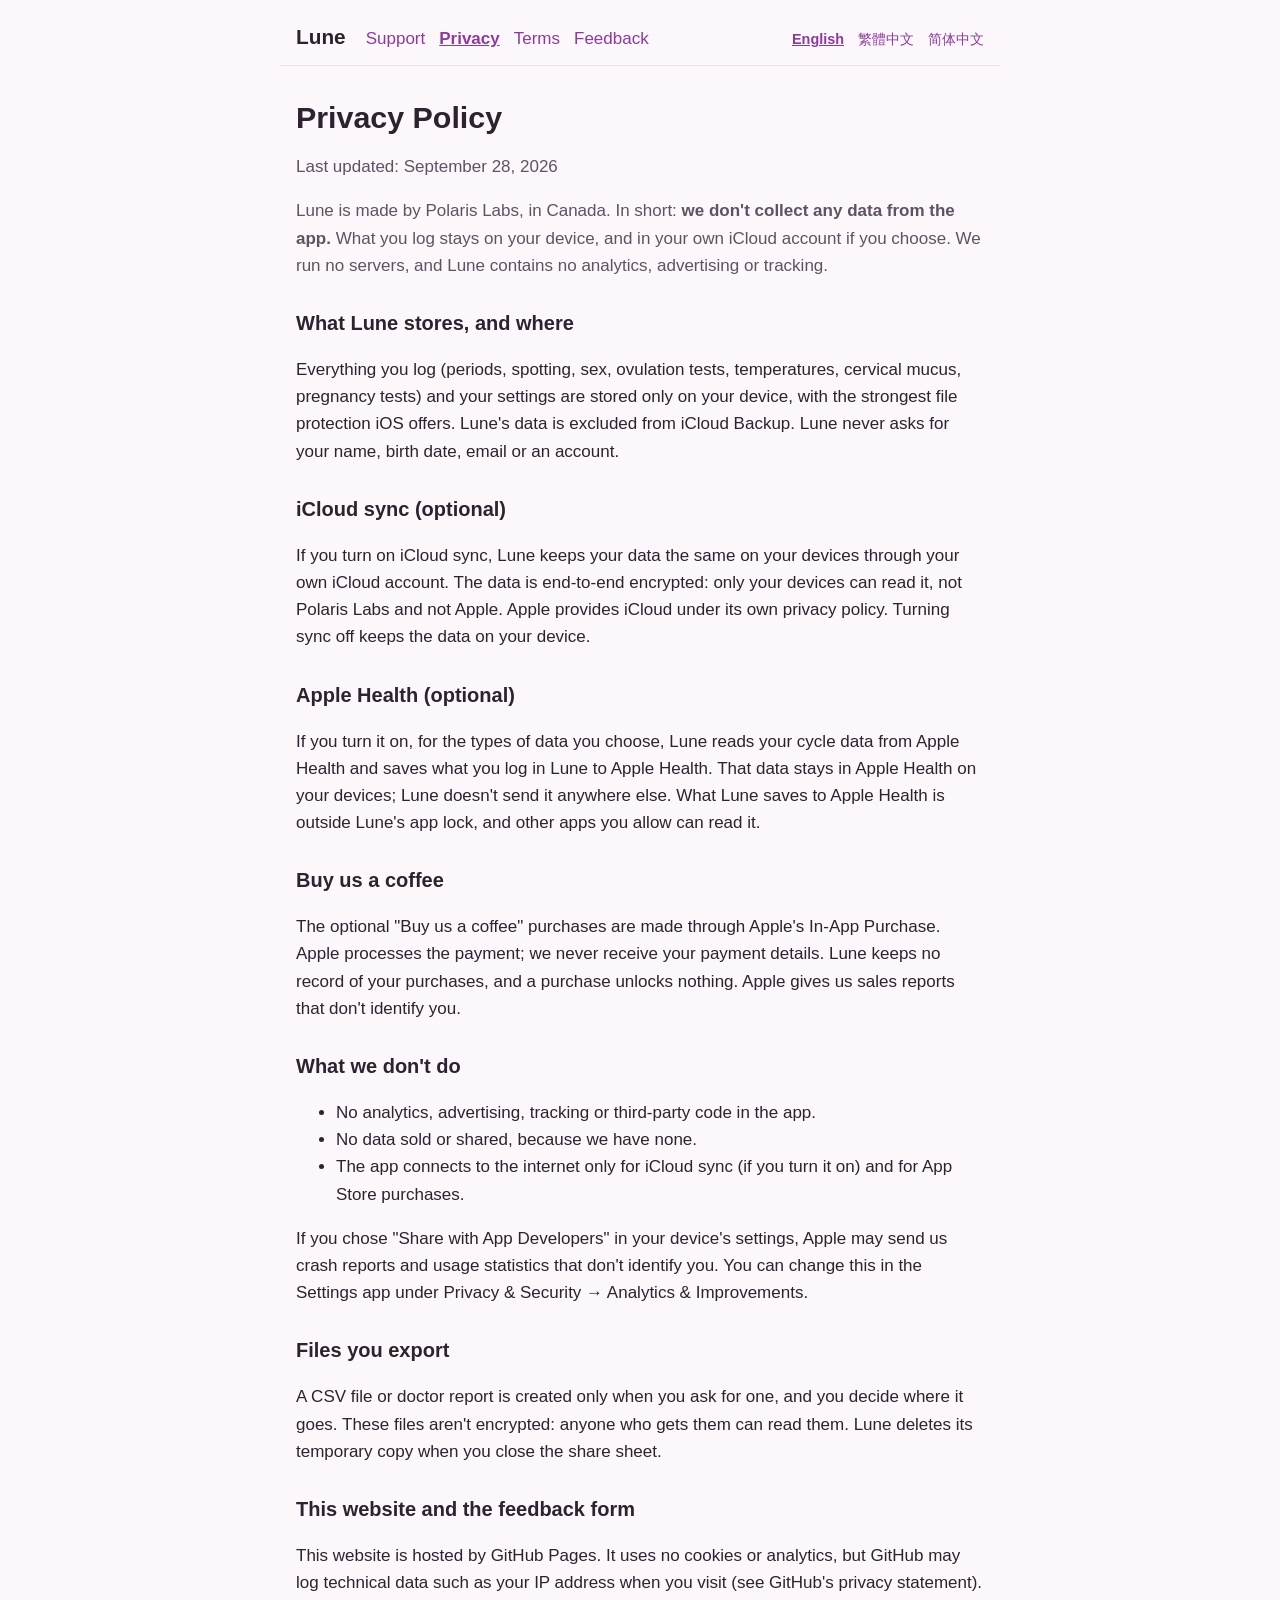
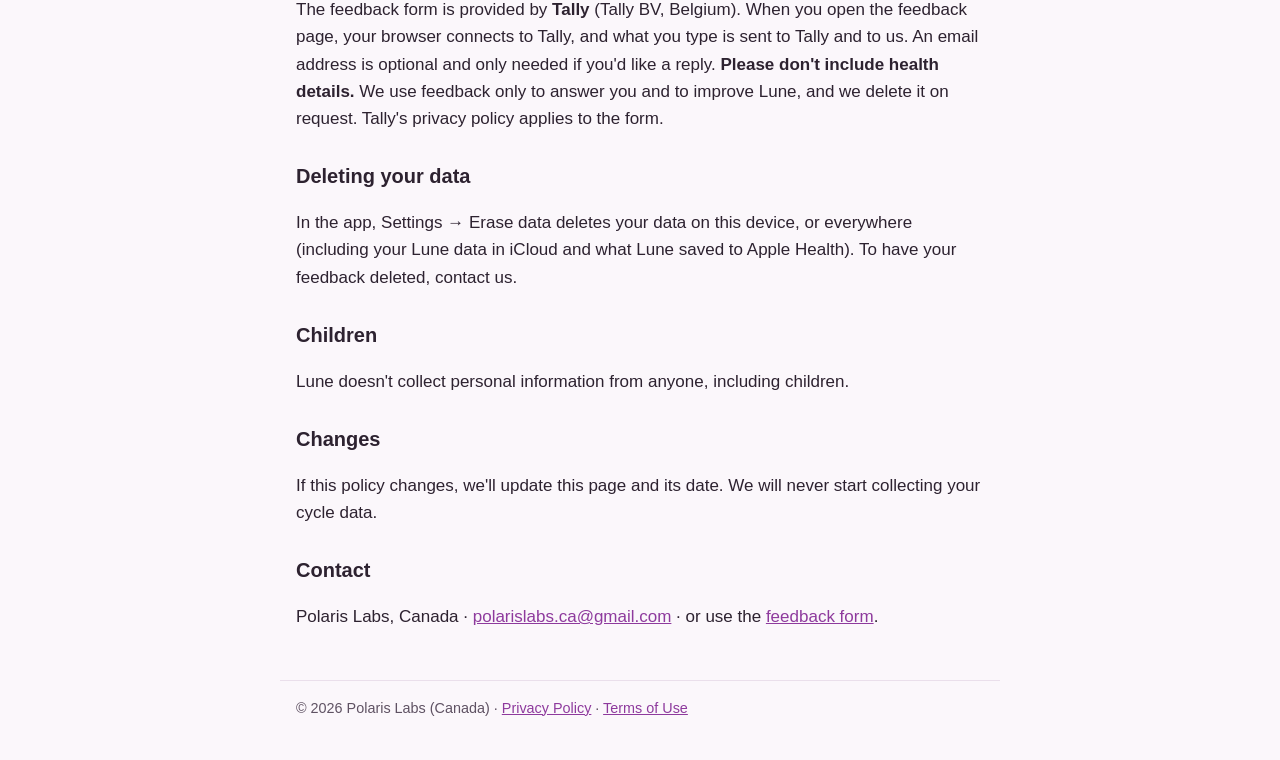
==== privacy/index.html @ 9c9223b4 "Lune support site: English pages, styles, feedback form holder, checks Co-Authored-By: Claude Sonnet" ====
<!DOCTYPE html>
<html lang="en">
<head>
  <meta charset="utf-8" />
  <meta name="viewport" content="width=device-width, initial-scale=1" />
  <meta http-equiv="Content-Security-Policy" content="default-src 'none'; style-src 'self'; img-src 'self'; base-uri 'none'; form-action 'none'" />
  <meta name="referrer" content="no-referrer" />
  <meta name="description" content="Lune's privacy policy: Polaris Labs collects no data from the app." />
  <title>Lune – Privacy Policy</title>
  <link rel="stylesheet" href="../styles.css" />
</head>
<body>
  <header class="site-header">
    <a class="brand" href="../">Lune</a>
    <nav aria-label="Main">
      <a href="../">Support</a>
      <a href="./" aria-current="page">Privacy</a>
      <a href="../terms/">Terms</a>
      <a href="../feedback/">Feedback</a>
    </nav>
    <nav class="languages" aria-label="Language">
      <a href="./" lang="en" hreflang="en" aria-current="true">English</a>
      <a href="../zh-hant/privacy/" lang="zh-Hant" hreflang="zh-Hant">繁體中文</a>
      <a href="../zh-hans/privacy/" lang="zh-Hans" hreflang="zh-Hans">简体中文</a>
    </nav>
  </header>
  <main>
    <h1>Privacy Policy</h1>
    <p class="updated">Last updated: September 28, 2026</p>
    <p class="lead">Lune is made by Polaris Labs, in Canada. In short: <strong>we don't collect any data from the app.</strong> What you log stays on your device, and in your own iCloud account if you choose. We run no servers, and Lune contains no analytics, advertising or tracking.</p>

    <h2>What Lune stores, and where</h2>
    <p>Everything you log (periods, spotting, sex, ovulation tests, temperatures, cervical mucus, pregnancy tests) and your settings are stored only on your device, with the strongest file protection iOS offers. Lune's data is excluded from iCloud Backup. Lune never asks for your name, birth date, email or an account.</p>

    <h2>iCloud sync (optional)</h2>
    <p>If you turn on iCloud sync, Lune keeps your data the same on your devices through your own iCloud account. The data is end-to-end encrypted: only your devices can read it, not Polaris Labs and not Apple. Apple provides iCloud under its own privacy policy. Turning sync off keeps the data on your device.</p>

    <h2>Apple Health (optional)</h2>
    <p>If you turn it on, for the types of data you choose, Lune reads your cycle data from Apple Health and saves what you log in Lune to Apple Health. That data stays in Apple Health on your devices; Lune doesn't send it anywhere else. What Lune saves to Apple Health is outside Lune's app lock, and other apps you allow can read it.</p>

    <h2>Buy us a coffee</h2>
    <p>The optional "Buy us a coffee" purchases are made through Apple's In-App Purchase. Apple processes the payment; we never receive your payment details. Lune keeps no record of your purchases, and a purchase unlocks nothing. Apple gives us sales reports that don't identify you.</p>

    <h2>What we don't do</h2>
    <ul>
      <li>No analytics, advertising, tracking or third-party code in the app.</li>
      <li>No data sold or shared, because we have none.</li>
      <li>The app connects to the internet only for iCloud sync (if you turn it on) and for App Store purchases.</li>
    </ul>
    <p>If you chose "Share with App Developers" in your device's settings, Apple may send us crash reports and usage statistics that don't identify you. You can change this in the Settings app under Privacy &amp; Security → Analytics &amp; Improvements.</p>

    <h2>Files you export</h2>
    <p>A CSV file or doctor report is created only when you ask for one, and you decide where it goes. These files aren't encrypted: anyone who gets them can read them. Lune deletes its temporary copy when you close the share sheet.</p>

    <h2>This website and the feedback form</h2>
    <p>This website is hosted by GitHub Pages. It uses no cookies or analytics, but GitHub may log technical data such as your IP address when you visit (see GitHub's privacy statement). The feedback form is provided by <strong>Tally</strong> (Tally BV, Belgium). When you open the feedback page, your browser connects to Tally, and what you type is sent to Tally and to us. An email address is optional and only needed if you'd like a reply. <strong>Please don't include health details.</strong> We use feedback only to answer you and to improve Lune, and we delete it on request. Tally's privacy policy applies to the form.</p>

    <h2>Deleting your data</h2>
    <p>In the app, Settings → Erase data deletes your data on this device, or everywhere (including your Lune data in iCloud and what Lune saved to Apple Health). To have your feedback deleted, contact us.</p>

    <h2>Children</h2>
    <p>Lune doesn't collect personal information from anyone, including children.</p>

    <h2>Changes</h2>
    <p>If this policy changes, we'll update this page and its date. We will never start collecting your cycle data.</p>

    <h2>Contact</h2>
    <p>Polaris Labs, Canada · <a href="mailto:polarislabs.ca@gmail.com">polarislabs.ca@gmail.com</a> · or use the <a href="../feedback/">feedback form</a>.</p>
  </main>
  <footer class="site-footer">© 2026 Polaris Labs (Canada) · <a href="./">Privacy Policy</a> · <a href="../terms/">Terms of Use</a></footer>
</body>
</html>
---- styles.css ----
/* Lune support site. System fonts only: no web fonts, no external requests. */
:root {
  --surface: #fbf7fb;
  --raised: #ffffff;
  --text: #2d2230;
  --text-secondary: #5f5263;
  --accent: #8e3a9d;
  --border: #eadfeb;
  --notice: #fff6e0;
  --notice-border: #e9c46a;
  color-scheme: light dark;
}

@media (prefers-color-scheme: dark) {
  :root {
    --surface: #17121a;
    --raised: #221b26;
    --text: #f3ecf5;
    --text-secondary: #bfb2c4;
    --accent: #d596e2;
    --border: #3a2f3f;
    --notice: #3a3020;
    --notice-border: #a8883a;
  }
}

* { box-sizing: border-box; }

body {
  margin: 0;
  background: var(--surface);
  color: var(--text);
  font: 17px/1.6 -apple-system, BlinkMacSystemFont, "Segoe UI", "PingFang TC", "PingFang SC",
    "Hiragino Sans", "Noto Sans CJK TC", "Noto Sans CJK SC", "Microsoft JhengHei", "Microsoft YaHei", sans-serif;
  -webkit-text-size-adjust: 100%;
}

a { color: var(--accent); }

.site-header, main, .site-footer {
  max-width: 720px;
  margin: 0 auto;
  padding: 0 16px;
}

.site-header {
  display: flex;
  flex-wrap: wrap;
  align-items: baseline;
  gap: 8px 20px;
  padding-top: 20px;
  padding-bottom: 12px;
  border-bottom: 1px solid var(--border);
}

.brand {
  font-weight: 700;
  font-size: 1.3rem;
  color: var(--text);
  text-decoration: none;
}

.site-header nav { display: flex; flex-wrap: wrap; gap: 4px 14px; }
.site-header nav a { text-decoration: none; }
.site-header nav a[aria-current] { font-weight: 600; text-decoration: underline; }
.languages { margin-left: auto; font-size: 0.9rem; }

main { padding-top: 8px; padding-bottom: 32px; }
h1 { font-size: 1.9rem; line-height: 1.25; margin: 24px 0 8px; }
h2 { font-size: 1.25rem; margin: 28px 0 8px; }
.updated, .lead { color: var(--text-secondary); }

.card {
  background: var(--raised);
  border: 1px solid var(--border);
  border-radius: 14px;
  padding: 4px 18px;
  margin: 16px 0;
}

.draft-notice, .no-health-details, .form-pending {
  background: var(--notice);
  border: 1px solid var(--notice-border);
  border-radius: 12px;
  padding: 12px 16px;
  margin: 16px 0;
}

details { margin: 10px 0; }
summary { cursor: pointer; font-weight: 600; }

#feedback-form iframe { display: block; width: 100%; border: 0; min-height: 520px; }

.site-footer {
  padding-top: 16px;
  padding-bottom: 40px;
  border-top: 1px solid var(--border);
  color: var(--text-secondary);
  font-size: 0.9rem;
}
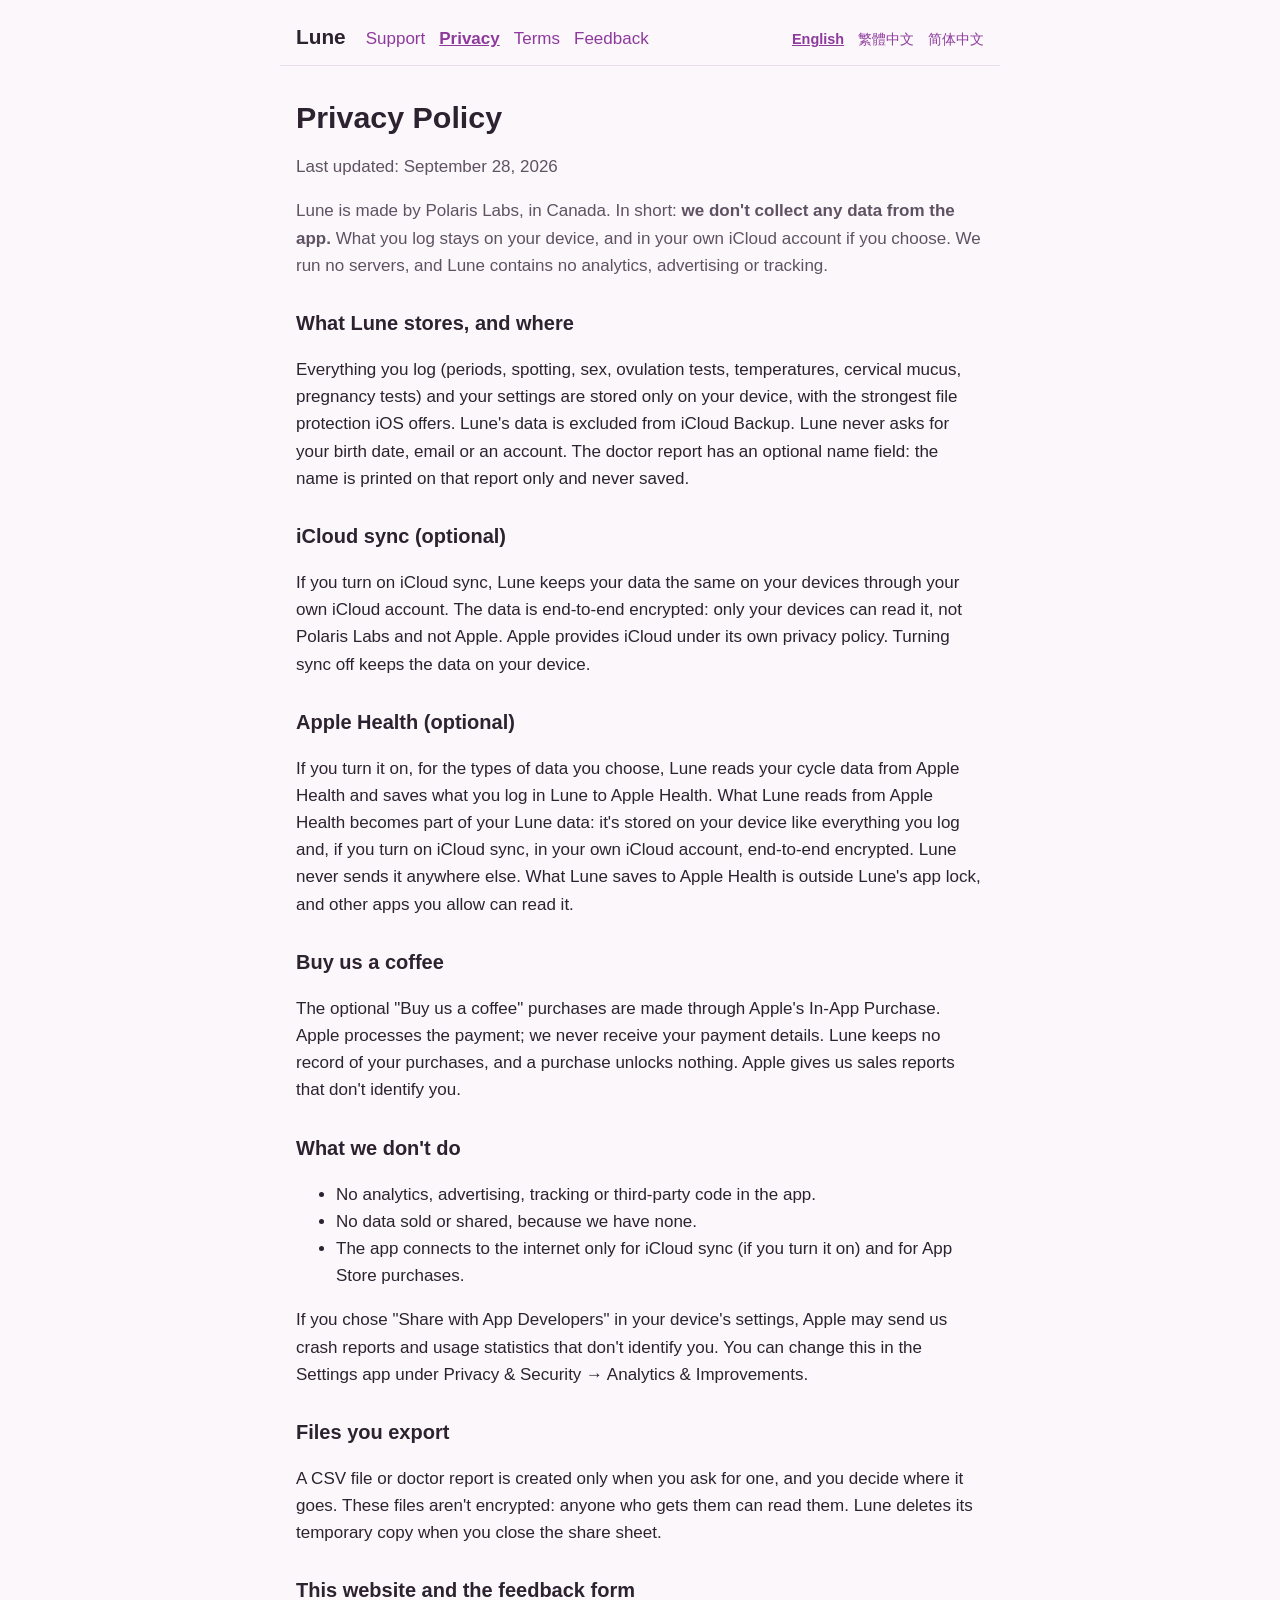
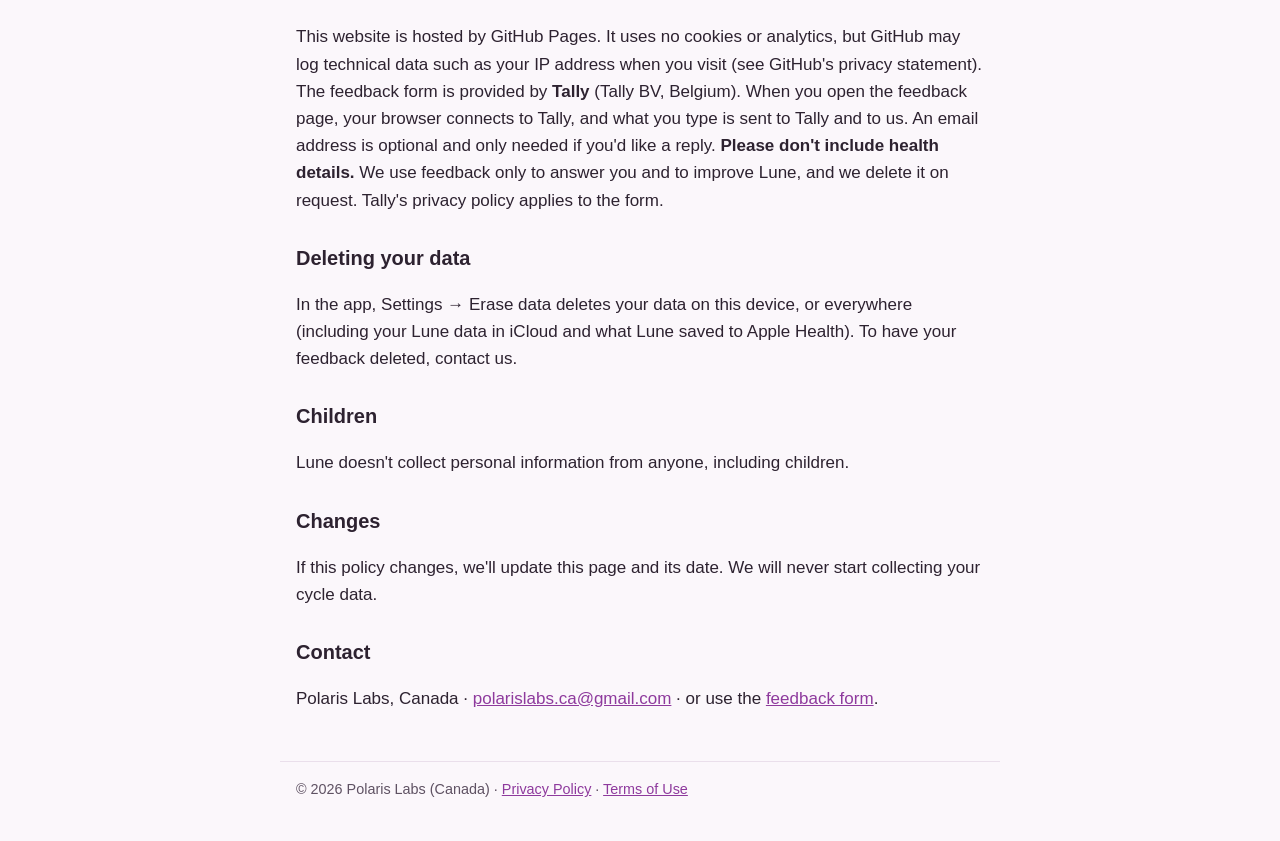
==== commit df2d1029: "Privacy policy: the doctor report's optional name; Health data follows Lune's own storage and sync T" ====
--- a/privacy/index.html
+++ b/privacy/index.html
@@ -30,13 +30,13 @@
     <p class="lead">Lune is made by Polaris Labs, in Canada. In short: <strong>we don't collect any data from the app.</strong> What you log stays on your device, and in your own iCloud account if you choose. We run no servers, and Lune contains no analytics, advertising or tracking.</p>
 
     <h2>What Lune stores, and where</h2>
-    <p>Everything you log (periods, spotting, sex, ovulation tests, temperatures, cervical mucus, pregnancy tests) and your settings are stored only on your device, with the strongest file protection iOS offers. Lune's data is excluded from iCloud Backup. Lune never asks for your name, birth date, email or an account.</p>
+    <p>Everything you log (periods, spotting, sex, ovulation tests, temperatures, cervical mucus, pregnancy tests) and your settings are stored only on your device, with the strongest file protection iOS offers. Lune's data is excluded from iCloud Backup. Lune never asks for your birth date, email or an account. The doctor report has an optional name field: the name is printed on that report only and never saved.</p>
 
     <h2>iCloud sync (optional)</h2>
     <p>If you turn on iCloud sync, Lune keeps your data the same on your devices through your own iCloud account. The data is end-to-end encrypted: only your devices can read it, not Polaris Labs and not Apple. Apple provides iCloud under its own privacy policy. Turning sync off keeps the data on your device.</p>
 
     <h2>Apple Health (optional)</h2>
-    <p>If you turn it on, for the types of data you choose, Lune reads your cycle data from Apple Health and saves what you log in Lune to Apple Health. That data stays in Apple Health on your devices; Lune doesn't send it anywhere else. What Lune saves to Apple Health is outside Lune's app lock, and other apps you allow can read it.</p>
+    <p>If you turn it on, for the types of data you choose, Lune reads your cycle data from Apple Health and saves what you log in Lune to Apple Health. What Lune reads from Apple Health becomes part of your Lune data: it's stored on your device like everything you log and, if you turn on iCloud sync, in your own iCloud account, end-to-end encrypted. Lune never sends it anywhere else. What Lune saves to Apple Health is outside Lune's app lock, and other apps you allow can read it.</p>
 
     <h2>Buy us a coffee</h2>
     <p>The optional "Buy us a coffee" purchases are made through Apple's In-App Purchase. Apple processes the payment; we never receive your payment details. Lune keeps no record of your purchases, and a purchase unlocks nothing. Apple gives us sales reports that don't identify you.</p>
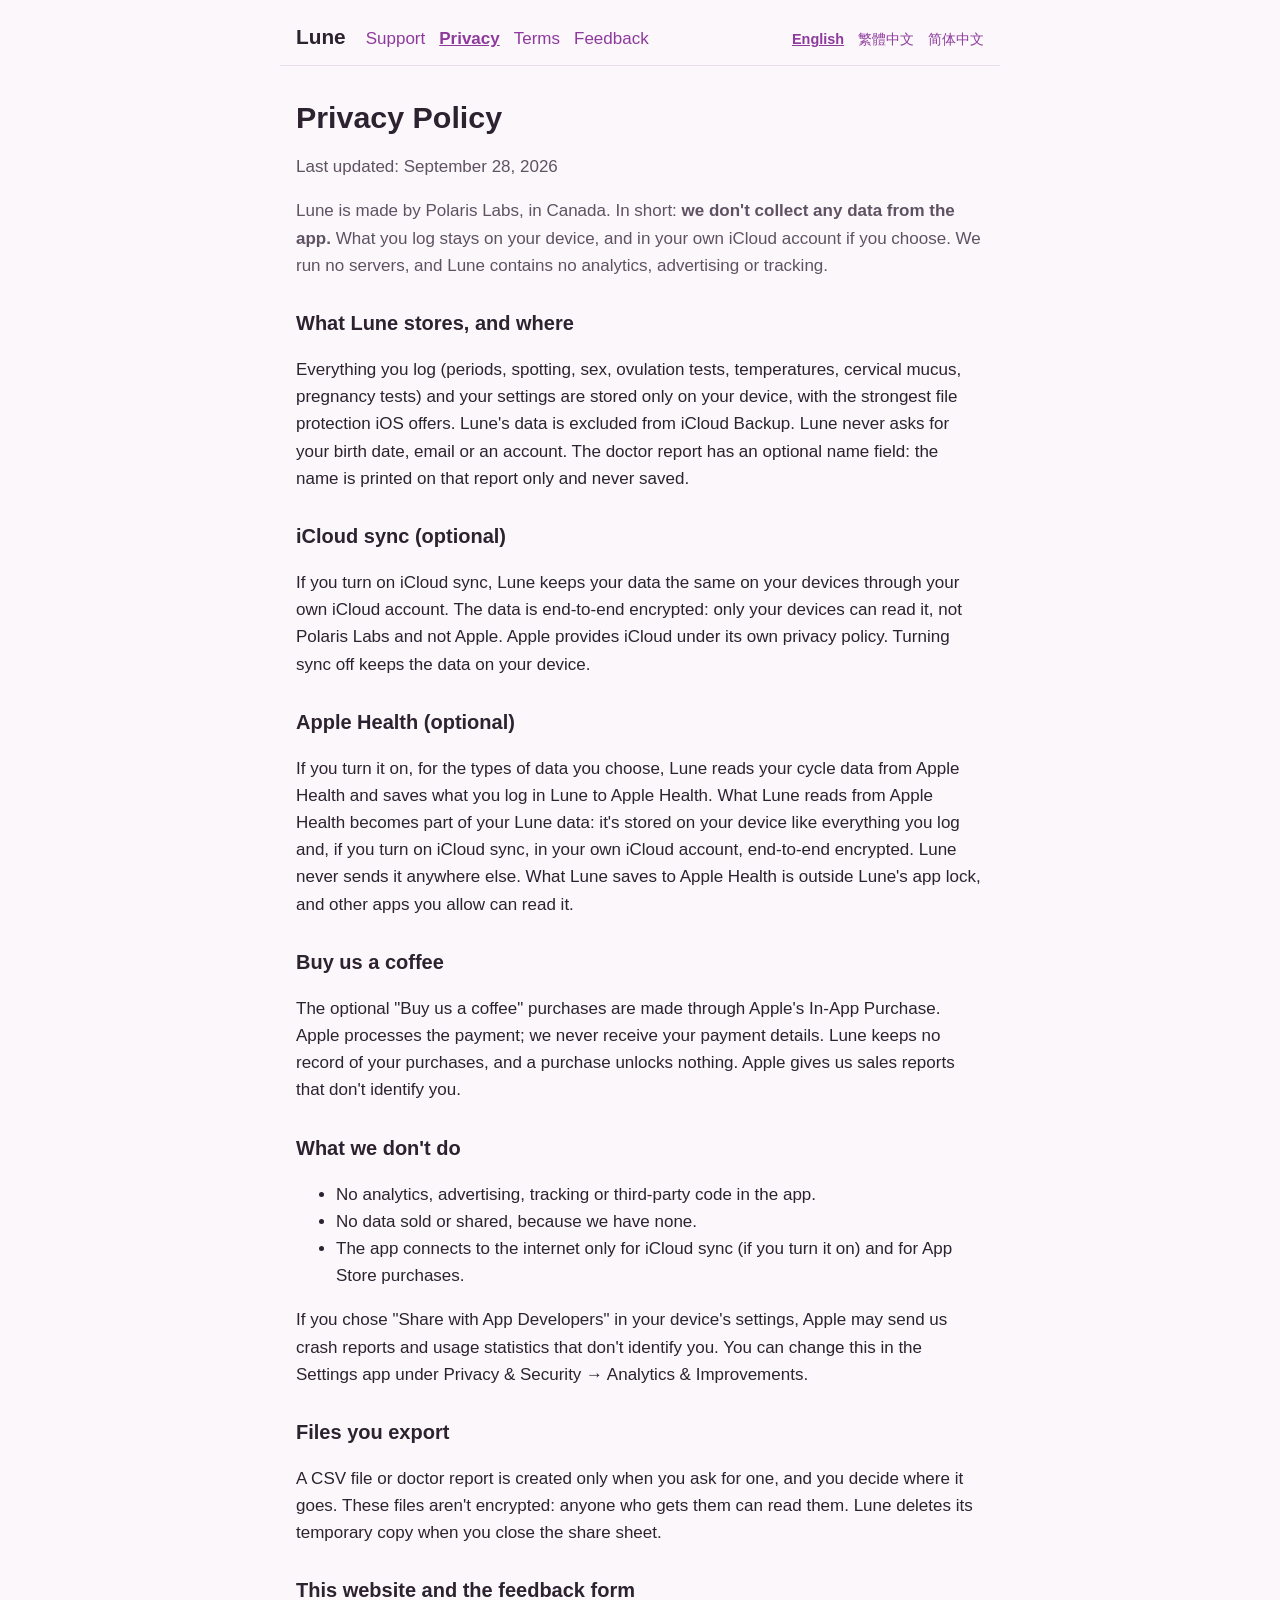
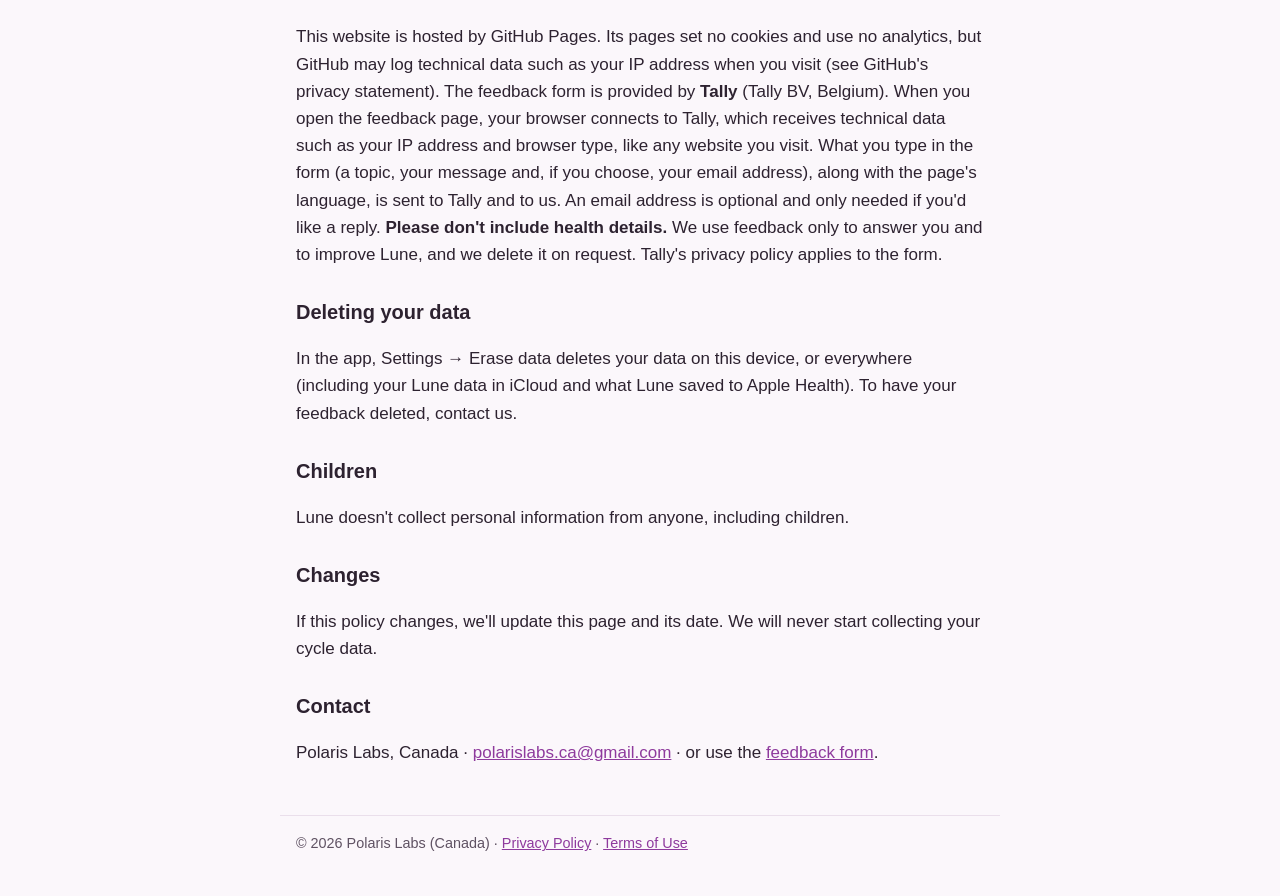
==== commit d5c71a82: "Privacy policy: what Tally receives, and that only our pages set no cookies Co-Authored-By: Claude O" ====
--- a/privacy/index.html
+++ b/privacy/index.html
@@ -53,7 +53,7 @@
     <p>A CSV file or doctor report is created only when you ask for one, and you decide where it goes. These files aren't encrypted: anyone who gets them can read them. Lune deletes its temporary copy when you close the share sheet.</p>
 
     <h2>This website and the feedback form</h2>
-    <p>This website is hosted by GitHub Pages. It uses no cookies or analytics, but GitHub may log technical data such as your IP address when you visit (see GitHub's privacy statement). The feedback form is provided by <strong>Tally</strong> (Tally BV, Belgium). When you open the feedback page, your browser connects to Tally, and what you type is sent to Tally and to us. An email address is optional and only needed if you'd like a reply. <strong>Please don't include health details.</strong> We use feedback only to answer you and to improve Lune, and we delete it on request. Tally's privacy policy applies to the form.</p>
+    <p>This website is hosted by GitHub Pages. Its pages set no cookies and use no analytics, but GitHub may log technical data such as your IP address when you visit (see GitHub's privacy statement). The feedback form is provided by <strong>Tally</strong> (Tally BV, Belgium). When you open the feedback page, your browser connects to Tally, which receives technical data such as your IP address and browser type, like any website you visit. What you type in the form (a topic, your message and, if you choose, your email address), along with the page's language, is sent to Tally and to us. An email address is optional and only needed if you'd like a reply. <strong>Please don't include health details.</strong> We use feedback only to answer you and to improve Lune, and we delete it on request. Tally's privacy policy applies to the form.</p>
 
     <h2>Deleting your data</h2>
     <p>In the app, Settings → Erase data deletes your data on this device, or everywhere (including your Lune data in iCloud and what Lune saved to Apple Health). To have your feedback deleted, contact us.</p>
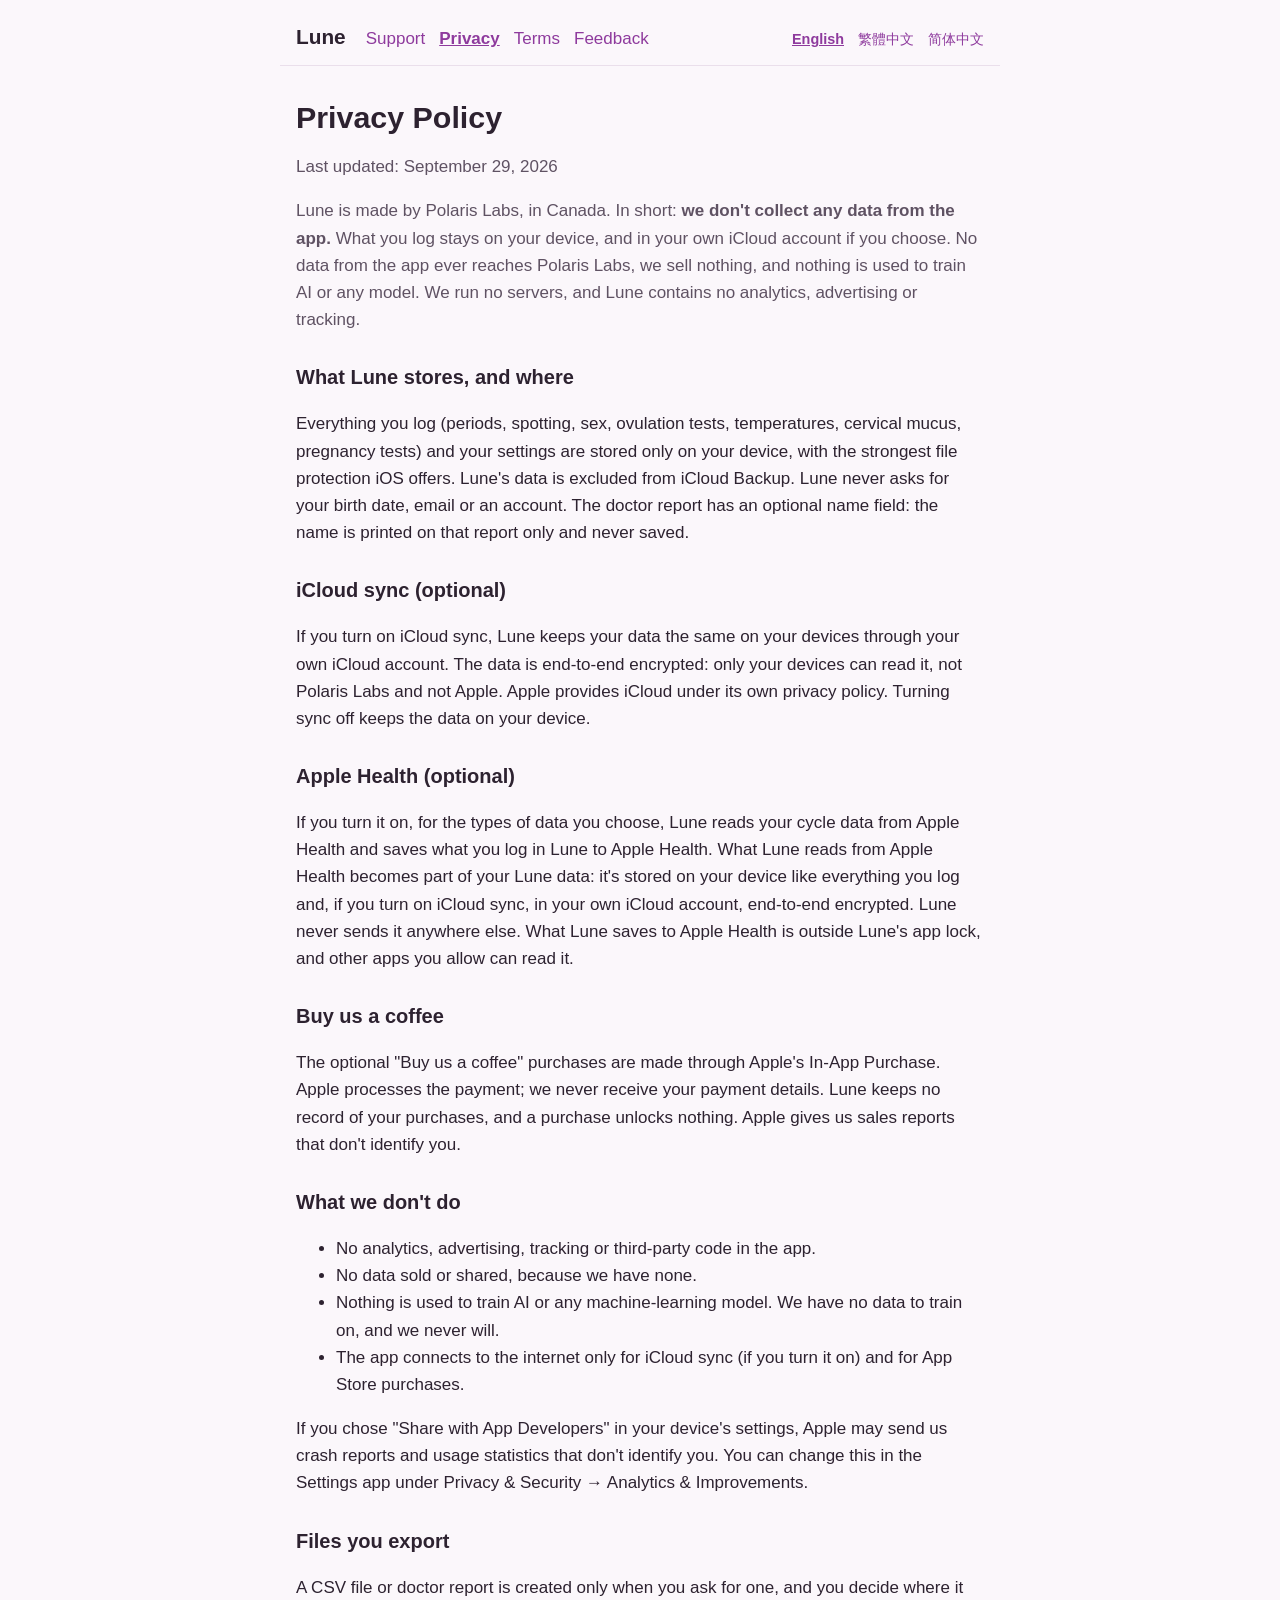
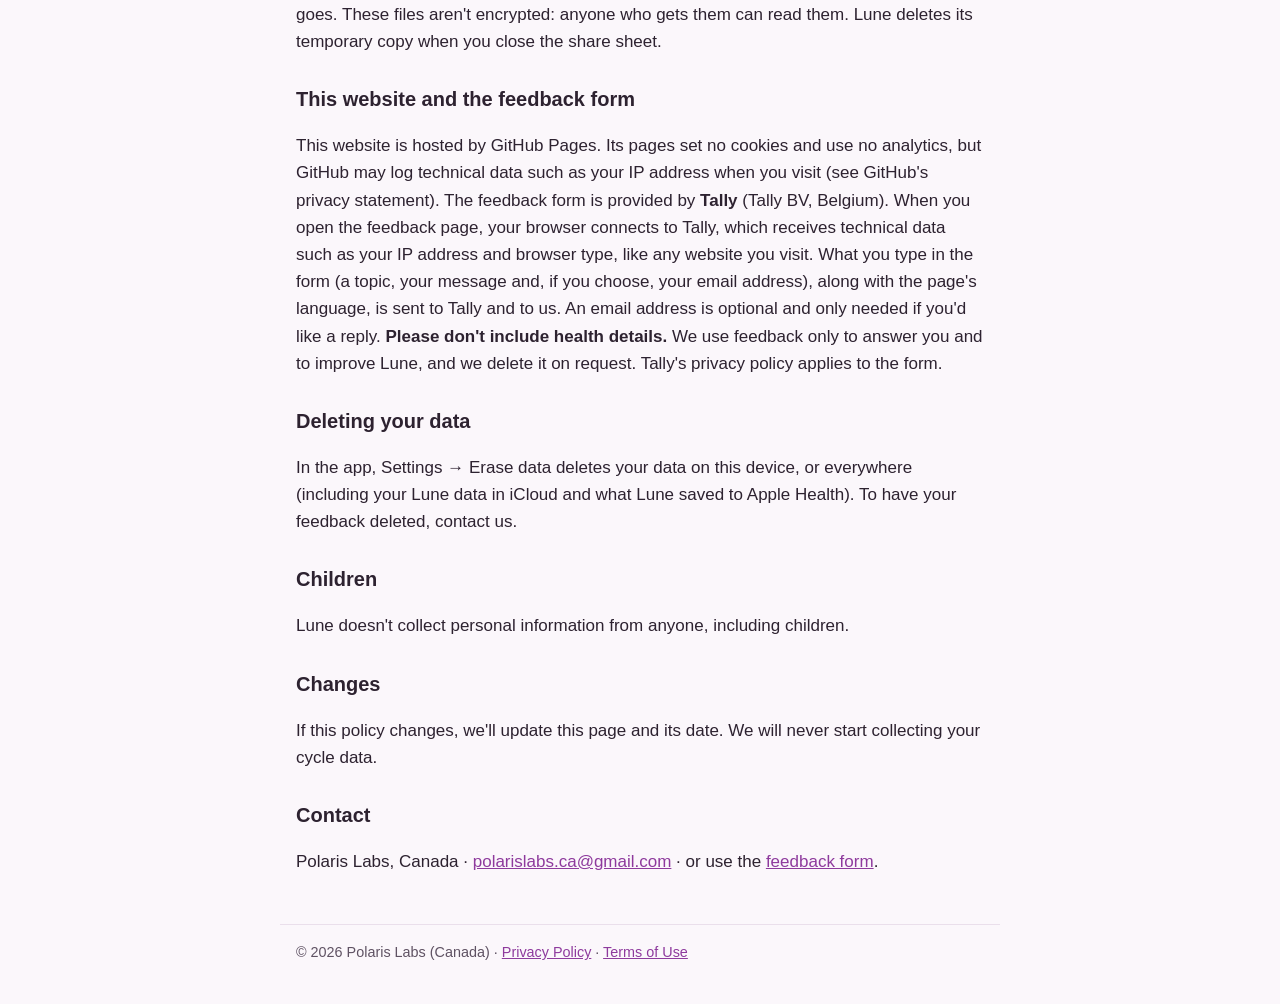
==== commit ccca8f70: "docs: state plainly that no data reaches Polaris Labs, nothing is sold, and nothing trains AI Co-Aut" ====
--- a/privacy/index.html
+++ b/privacy/index.html
@@ -26,8 +26,8 @@
   </header>
   <main>
     <h1>Privacy Policy</h1>
-    <p class="updated">Last updated: September 28, 2026</p>
-    <p class="lead">Lune is made by Polaris Labs, in Canada. In short: <strong>we don't collect any data from the app.</strong> What you log stays on your device, and in your own iCloud account if you choose. We run no servers, and Lune contains no analytics, advertising or tracking.</p>
+    <p class="updated">Last updated: September 29, 2026</p>
+    <p class="lead">Lune is made by Polaris Labs, in Canada. In short: <strong>we don't collect any data from the app.</strong> What you log stays on your device, and in your own iCloud account if you choose. No data from the app ever reaches Polaris Labs, we sell nothing, and nothing is used to train AI or any model. We run no servers, and Lune contains no analytics, advertising or tracking.</p>
 
     <h2>What Lune stores, and where</h2>
     <p>Everything you log (periods, spotting, sex, ovulation tests, temperatures, cervical mucus, pregnancy tests) and your settings are stored only on your device, with the strongest file protection iOS offers. Lune's data is excluded from iCloud Backup. Lune never asks for your birth date, email or an account. The doctor report has an optional name field: the name is printed on that report only and never saved.</p>
@@ -45,6 +45,7 @@
     <ul>
       <li>No analytics, advertising, tracking or third-party code in the app.</li>
       <li>No data sold or shared, because we have none.</li>
+      <li>Nothing is used to train AI or any machine-learning model. We have no data to train on, and we never will.</li>
       <li>The app connects to the internet only for iCloud sync (if you turn it on) and for App Store purchases.</li>
     </ul>
     <p>If you chose "Share with App Developers" in your device's settings, Apple may send us crash reports and usage statistics that don't identify you. You can change this in the Settings app under Privacy &amp; Security → Analytics &amp; Improvements.</p>
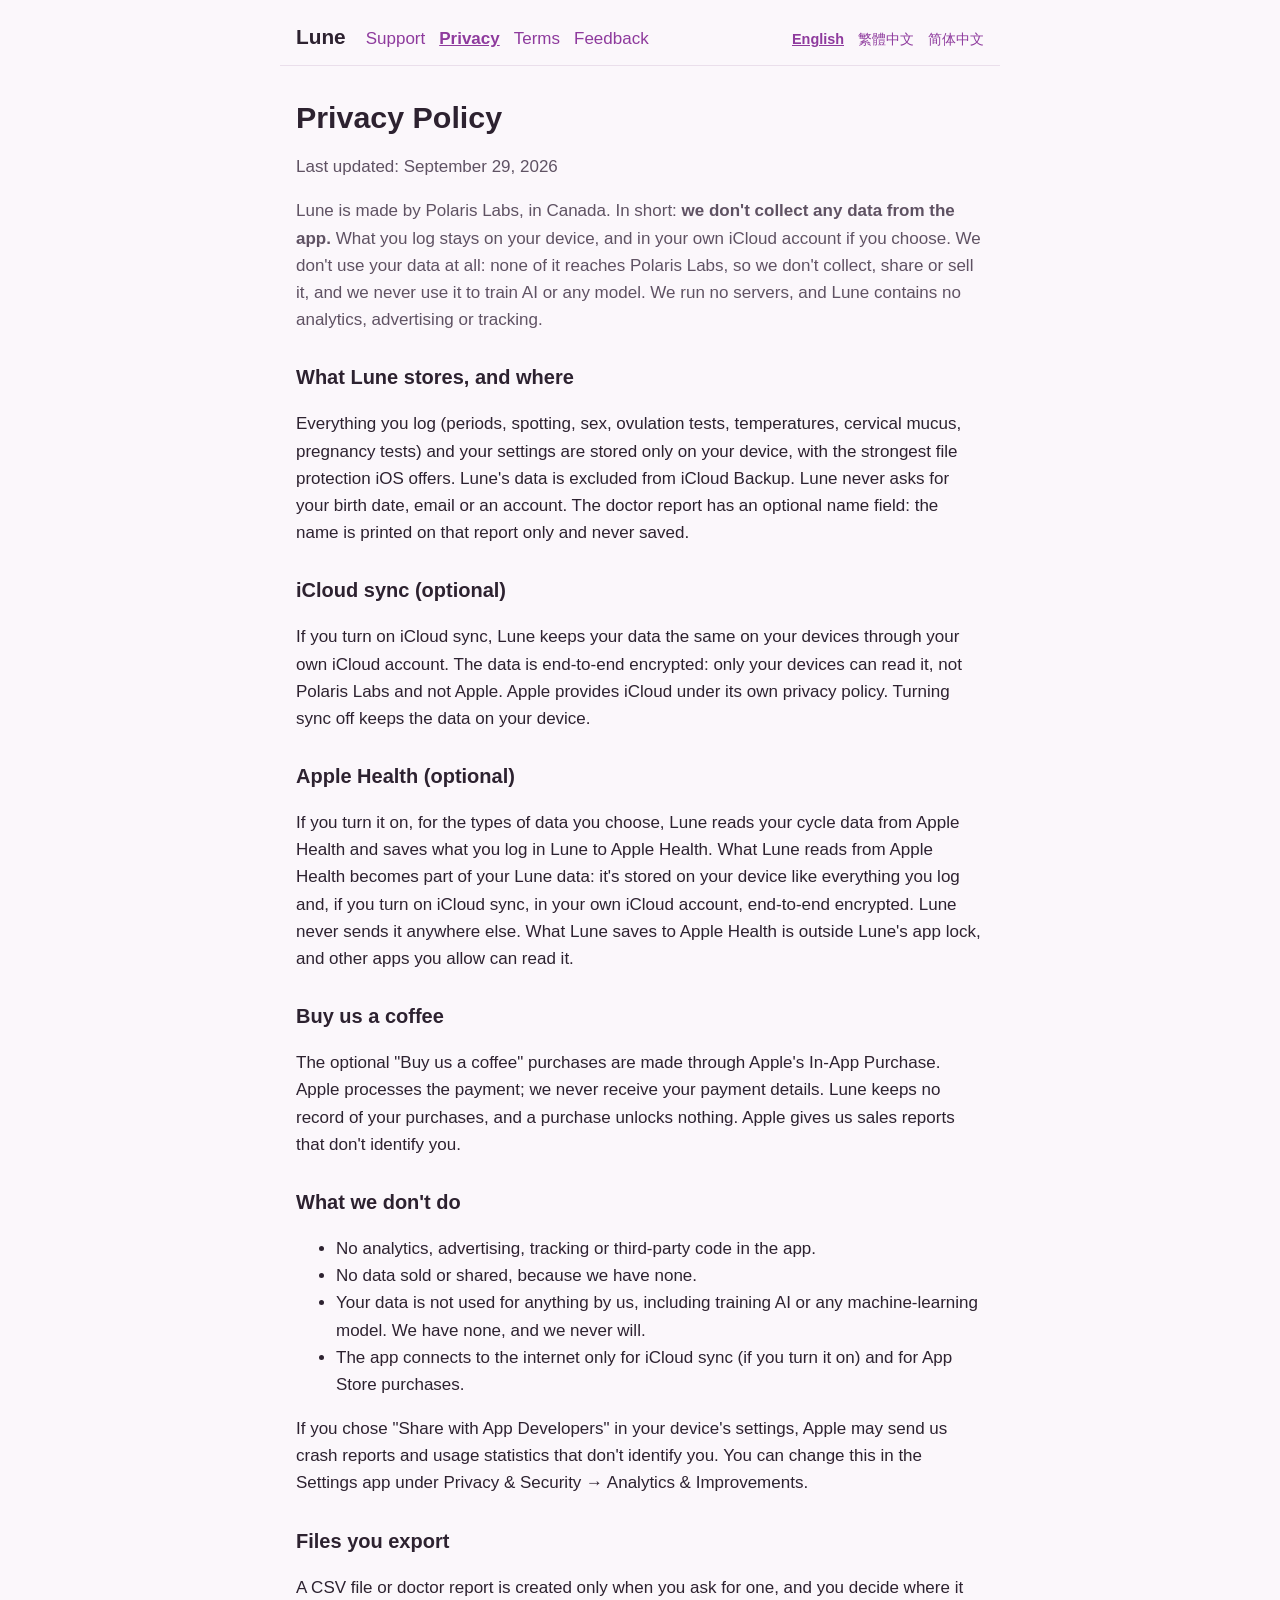
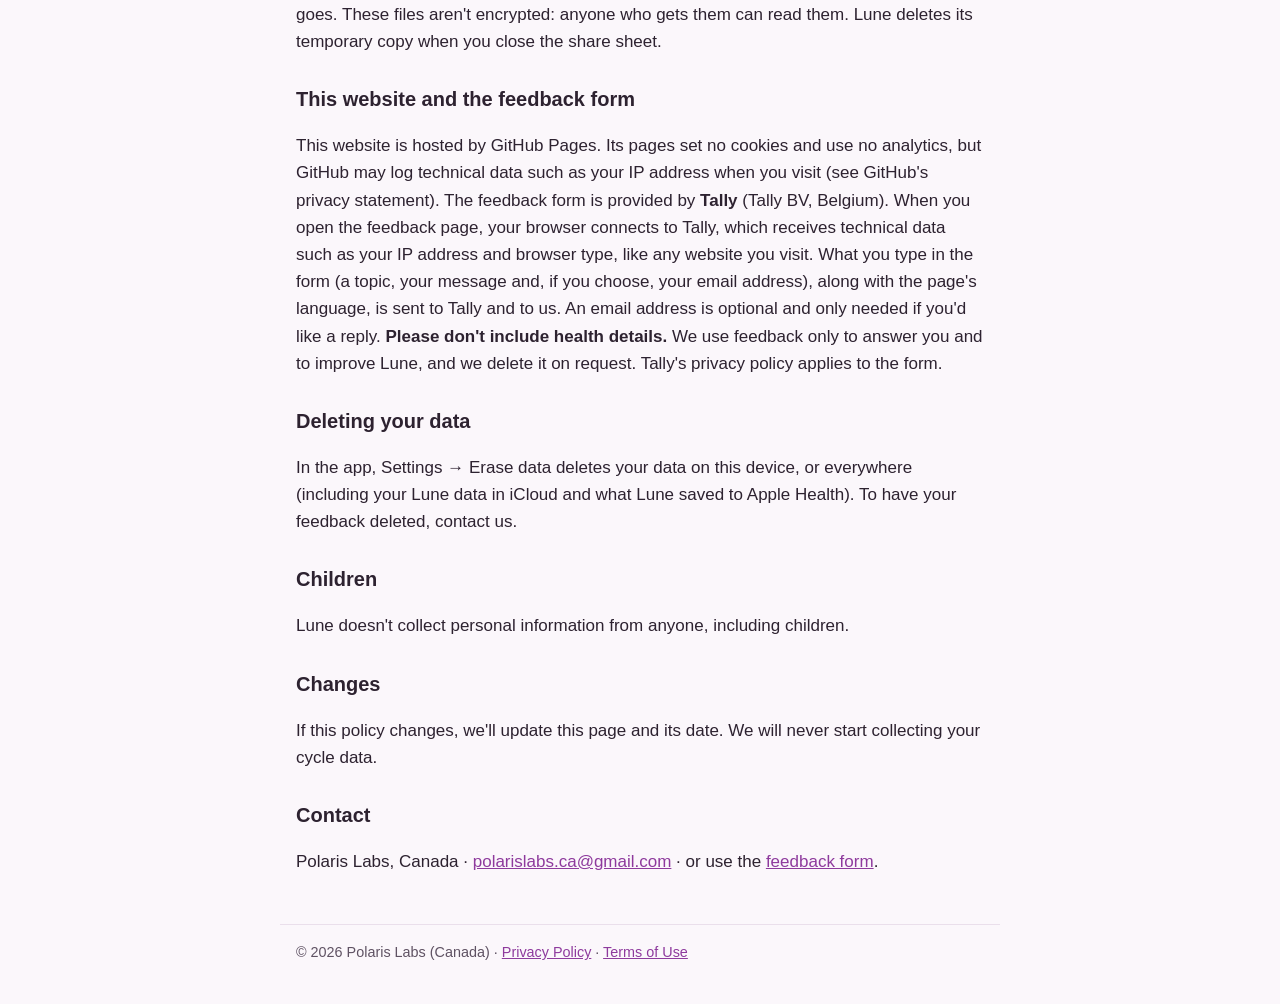
==== commit 788bae09: "docs: lead with 'we don't use your data at all'; AI training as one example Co-Authored-By: Claude S" ====
--- a/privacy/index.html
+++ b/privacy/index.html
@@ -27,7 +27,7 @@
   <main>
     <h1>Privacy Policy</h1>
     <p class="updated">Last updated: September 29, 2026</p>
-    <p class="lead">Lune is made by Polaris Labs, in Canada. In short: <strong>we don't collect any data from the app.</strong> What you log stays on your device, and in your own iCloud account if you choose. No data from the app ever reaches Polaris Labs, we sell nothing, and nothing is used to train AI or any model. We run no servers, and Lune contains no analytics, advertising or tracking.</p>
+    <p class="lead">Lune is made by Polaris Labs, in Canada. In short: <strong>we don't collect any data from the app.</strong> What you log stays on your device, and in your own iCloud account if you choose. We don't use your data at all: none of it reaches Polaris Labs, so we don't collect, share or sell it, and we never use it to train AI or any model. We run no servers, and Lune contains no analytics, advertising or tracking.</p>
 
     <h2>What Lune stores, and where</h2>
     <p>Everything you log (periods, spotting, sex, ovulation tests, temperatures, cervical mucus, pregnancy tests) and your settings are stored only on your device, with the strongest file protection iOS offers. Lune's data is excluded from iCloud Backup. Lune never asks for your birth date, email or an account. The doctor report has an optional name field: the name is printed on that report only and never saved.</p>
@@ -45,7 +45,7 @@
     <ul>
       <li>No analytics, advertising, tracking or third-party code in the app.</li>
       <li>No data sold or shared, because we have none.</li>
-      <li>Nothing is used to train AI or any machine-learning model. We have no data to train on, and we never will.</li>
+      <li>Your data is not used for anything by us, including training AI or any machine-learning model. We have none, and we never will.</li>
       <li>The app connects to the internet only for iCloud sync (if you turn it on) and for App Store purchases.</li>
     </ul>
     <p>If you chose "Share with App Developers" in your device's settings, Apple may send us crash reports and usage statistics that don't identify you. You can change this in the Settings app under Privacy &amp; Security → Analytics &amp; Improvements.</p>
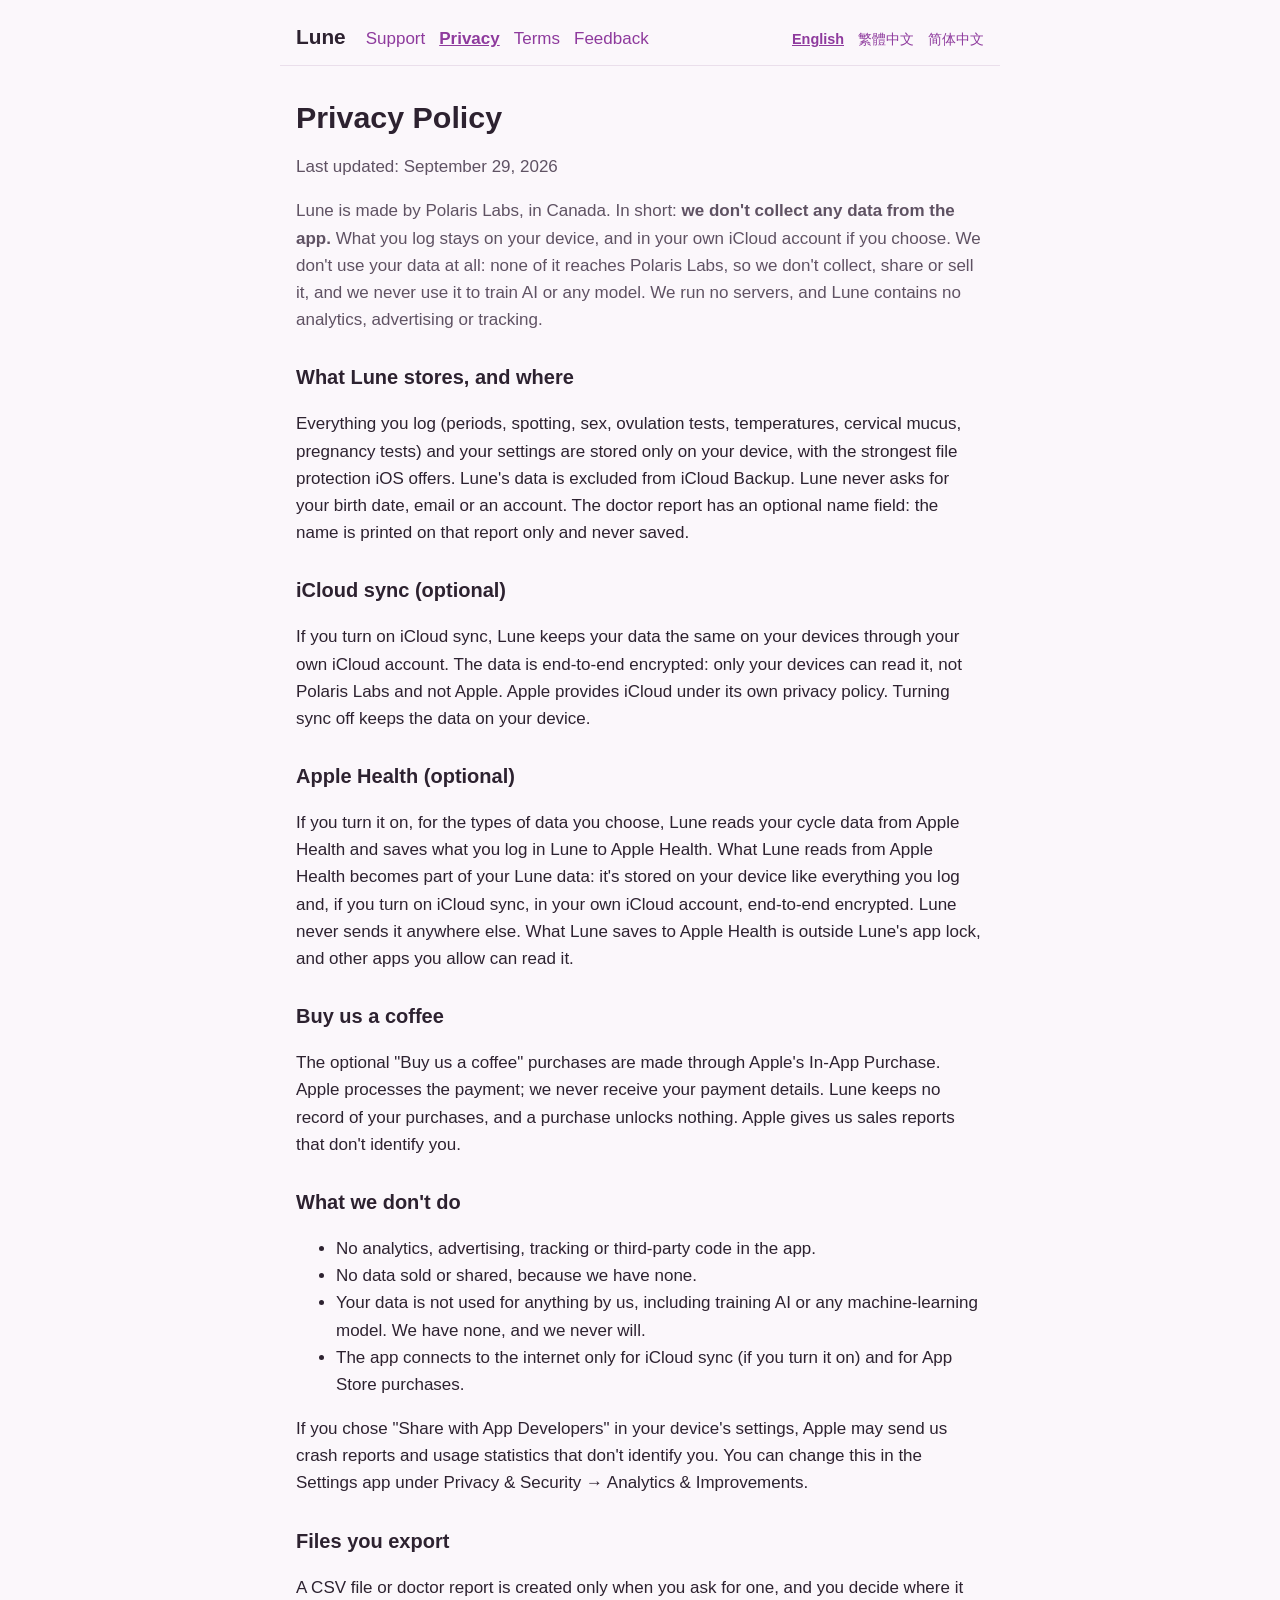
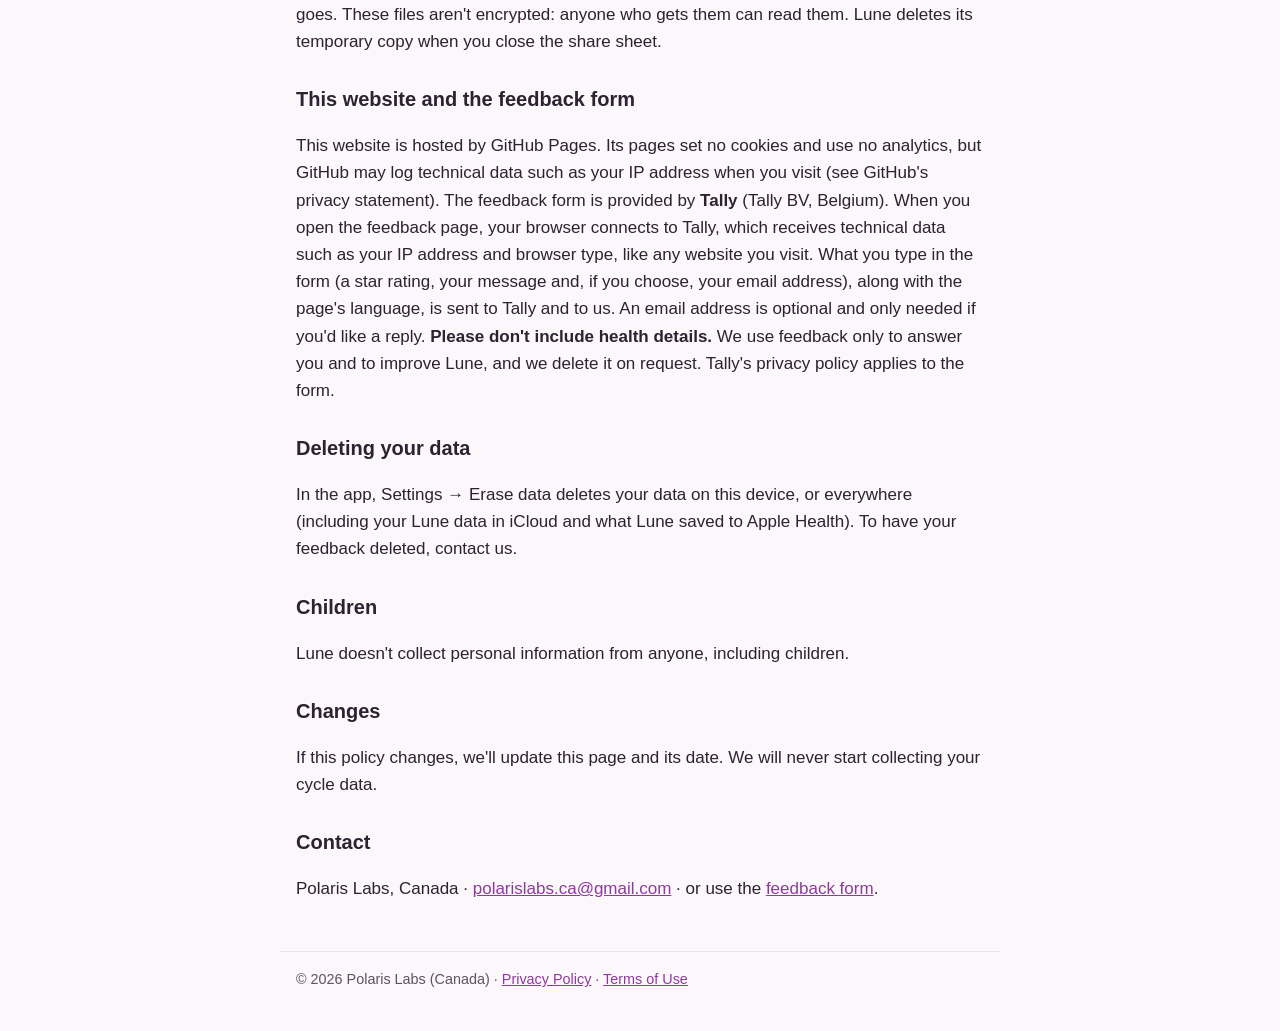
==== commit 249d964c: "Feedback form is live (Tally vGQ89l); privacy policy lists its star rating Co-Authored-By: Claude Op" ====
--- a/privacy/index.html
+++ b/privacy/index.html
@@ -54,7 +54,7 @@
     <p>A CSV file or doctor report is created only when you ask for one, and you decide where it goes. These files aren't encrypted: anyone who gets them can read them. Lune deletes its temporary copy when you close the share sheet.</p>
 
     <h2>This website and the feedback form</h2>
-    <p>This website is hosted by GitHub Pages. Its pages set no cookies and use no analytics, but GitHub may log technical data such as your IP address when you visit (see GitHub's privacy statement). The feedback form is provided by <strong>Tally</strong> (Tally BV, Belgium). When you open the feedback page, your browser connects to Tally, which receives technical data such as your IP address and browser type, like any website you visit. What you type in the form (a topic, your message and, if you choose, your email address), along with the page's language, is sent to Tally and to us. An email address is optional and only needed if you'd like a reply. <strong>Please don't include health details.</strong> We use feedback only to answer you and to improve Lune, and we delete it on request. Tally's privacy policy applies to the form.</p>
+    <p>This website is hosted by GitHub Pages. Its pages set no cookies and use no analytics, but GitHub may log technical data such as your IP address when you visit (see GitHub's privacy statement). The feedback form is provided by <strong>Tally</strong> (Tally BV, Belgium). When you open the feedback page, your browser connects to Tally, which receives technical data such as your IP address and browser type, like any website you visit. What you type in the form (a star rating, your message and, if you choose, your email address), along with the page's language, is sent to Tally and to us. An email address is optional and only needed if you'd like a reply. <strong>Please don't include health details.</strong> We use feedback only to answer you and to improve Lune, and we delete it on request. Tally's privacy policy applies to the form.</p>
 
     <h2>Deleting your data</h2>
     <p>In the app, Settings → Erase data deletes your data on this device, or everywhere (including your Lune data in iCloud and what Lune saved to Apple Health). To have your feedback deleted, contact us.</p>
